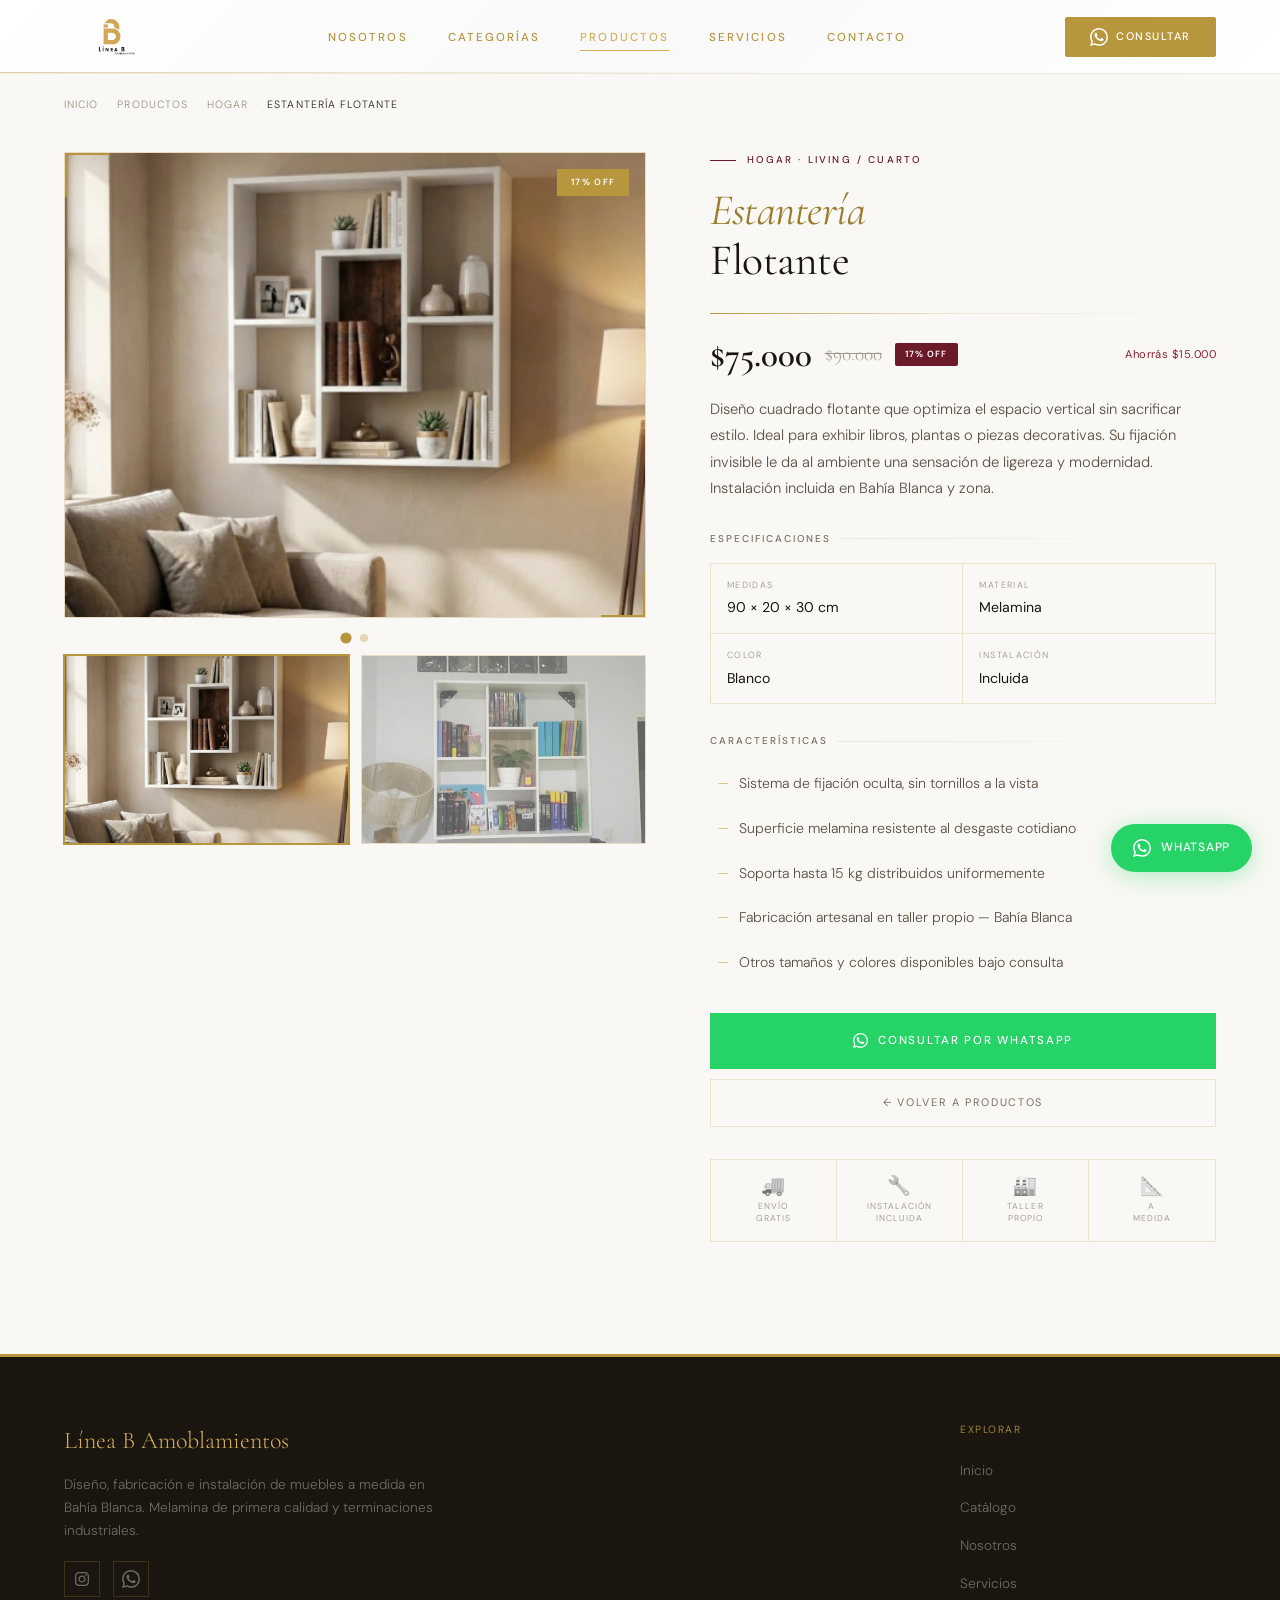
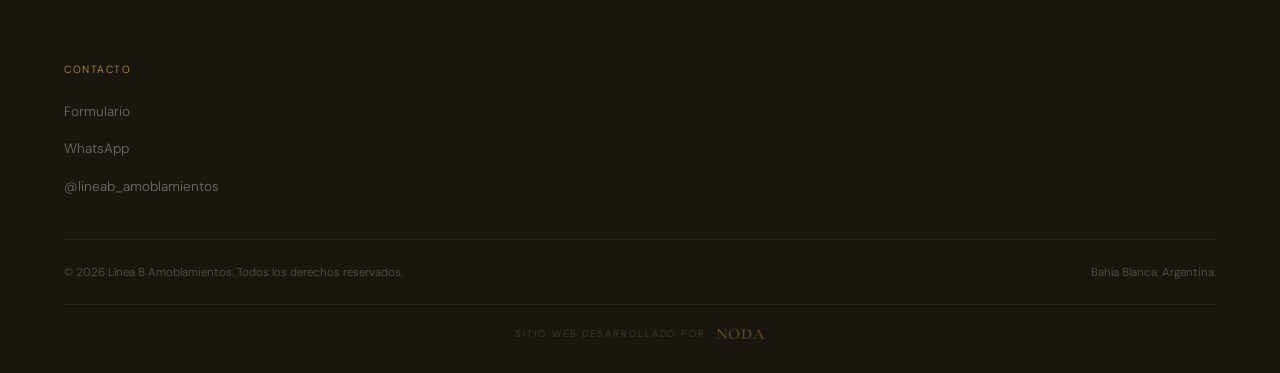
==== src/html/producto-estanteria.html @ 0a942074 "actualice la pagina" ====
<!DOCTYPE html>
<html lang="es">

<head>
  <meta charset="UTF-8" />
  <meta name="viewport" content="width=device-width, initial-scale=1.0" />
  <title>Estantería Flotante | Línea B Amoblamientos</title>
  <meta name="description"
    content="Estantería flotante de melamina con fijación invisible. Diseño moderno para tu hogar. Fabricación artesanal en Bahía Blanca. Instalación incluida." />
  <link rel="preconnect" href="https://fonts.googleapis.com" />
  <link rel="preconnect" href="https://fonts.gstatic.com" crossorigin />
  <link
    href="https://fonts.googleapis.com/css2?family=Cormorant+Garamond:ital,wght@0,300;0,400;0,600;1,400&family=DM+Sans:wght@300;400;500&display=swap"
    rel="stylesheet" />
  <link rel="stylesheet" href="../css/global.css" />
</head>

<body>

  <lineab-nav base="../" active="productos" transparent="false"></lineab-nav>

  <div class="page">
    <nav class="breadcrumb" aria-label="breadcrumb">
      <a href="../index.html">Inicio</a><span>·</span>
      <a href="productos.html">Productos</a><span>·</span>
      <a href="productos-hogar.html">Hogar</a><span>·</span>
      <span style="color:var(--text)">Estantería Flotante</span>
    </nav>

    <div class="product">

      <!-- ══ CARRUSEL ══ -->
      <div class="carousel" id="car">
        <div class="car-main">
          <div class="car-badge">17% OFF</div>
          <div class="car-track" id="track">
            <div class="car-slide cur">
              <img src="../estanteria-flotante/estanteria-escena.webp" alt="Estantería Flotante – escena"
                loading="eager" />
            </div>
            <div class="car-slide">
              <img src="../estanteria-flotante/estanteria-frente.webp" alt="Estantería Flotante – frontal"
                loading="lazy" />
            </div>
          </div>
          <button class="car-btn prev" onclick="move(-1)" aria-label="Anterior">&#8592;</button>
          <button class="car-btn next" onclick="move(1)" aria-label="Siguiente">&#8594;</button>
        </div>
        <div class="car-dots" id="dots">
          <button class="car-dot on" onclick="goTo(0)" aria-label="Ir a imagen 1"></button>
          <button class="car-dot" onclick="goTo(1)" aria-label="Ir a imagen 2"></button>
        </div>
        <div class="car-thumbs">
          <div class="car-thumb on" onclick="goTo(0)" role="button" tabindex="0">
            <img src="../estanteria-flotante/estanteria-escena.webp" alt="Miniatura 1" />
          </div>
          <div class="car-thumb" onclick="goTo(1)" role="button" tabindex="0">
            <img src="../estanteria-flotante/estanteria-frente.webp" alt="Miniatura 2" />
          </div>
        </div>
      </div>

      <!-- ══ META ══ -->
      <div class="meta">
        <div class="meta-cat">Hogar · Living / Cuarto</div>
        <h1><em>Estantería</em><br>Flotante</h1>
        <div class="divider"></div>

        <div class="price-row">
          <span class="price">$75.000</span>
          <span class="price-old">$90.000</span>
          <span class="price-badge">17% OFF</span>
          <span class="price-saving">Ahorrás $15.000</span>
        </div>

        <p class="desc">Diseño cuadrado flotante que optimiza el espacio vertical sin sacrificar estilo. Ideal para
          exhibir libros, plantas o piezas decorativas. Su fijación invisible le da al ambiente una sensación de
          ligereza y modernidad. Instalación incluida en Bahía Blanca y zona.</p>

        <div class="block-title">Especificaciones</div>
        <div class="specs">
          <div class="spec">
            <div class="spec-k">Medidas</div>
            <div class="spec-v">90 × 20 × 30 cm</div>
          </div>
          <div class="spec">
            <div class="spec-k">Material</div>
            <div class="spec-v">Melamina</div>
          </div>
          <div class="spec">
            <div class="spec-k">Color</div>
            <div class="spec-v">Blanco</div>
          </div>
          <div class="spec">
            <div class="spec-k">Instalación</div>
            <div class="spec-v">Incluida</div>
          </div>
        </div>

        <div class="block-title">Características</div>
        <ul class="features">
          <li>Sistema de fijación oculta, sin tornillos a la vista</li>
          <li>Superficie melamina resistente al desgaste cotidiano</li>
          <li>Soporta hasta 15 kg distribuidos uniformemente</li>
          <li>Fabricación artesanal en taller propio — Bahía Blanca</li>
          <li>Otros tamaños y colores disponibles bajo consulta</li>
        </ul>

        <a href="https://wa.me/542915241760?text=Hola!%20Quiero%20información%20sobre%20la%20Estantería%20Flotante"
          target="_blank" class="btn-wa">
          <svg width="15" height="15" viewBox="0 0 24 24" fill="currentColor">
            <path
              d="M17.472 14.382c-.297-.149-1.758-.867-2.03-.967-.273-.099-.471-.148-.67.15-.197.297-.767.966-.94 1.164-.173.199-.347.223-.644.075-.297-.15-1.255-.463-2.39-1.475-.883-.788-1.48-1.761-1.653-2.059-.173-.297-.018-.458.13-.606.134-.133.298-.347.446-.52.149-.174.198-.298.298-.497.099-.198.05-.371-.025-.52-.075-.149-.669-1.612-.916-2.207-.242-.579-.487-.5-.669-.51-.173-.008-.371-.01-.57-.01-.198 0-.52.074-.792.372-.272.297-1.04 1.016-1.04 2.479 0 1.462 1.065 2.875 1.213 3.074.149.198 2.096 3.2 5.077 4.487.709.306 1.262.489 1.694.625.712.227 1.36.195 1.871.118.571-.085 1.758-.719 2.006-1.413.248-.694.248-1.289.173-1.413-.074-.124-.272-.198-.57-.347m-5.421 7.403h-.004a9.87 9.87 0 01-5.031-1.378l-.361-.214-3.741.982.998-3.648-.235-.374a9.86 9.86 0 01-1.51-5.26c.001-5.45 4.436-9.884 9.888-9.884 2.64 0 5.122 1.03 6.988 2.898a9.825 9.825 0 012.893 6.994c-.003 5.45-4.437 9.884-9.885 9.884m8.413-18.297A11.815 11.815 0 0012.05 0C5.495 0 .16 5.335.157 11.892c0 2.096.547 4.142 1.588 5.945L.057 24l6.305-1.654a11.882 11.882 0 005.683 1.448h.005c6.554 0 11.89-5.335 11.893-11.893a11.821 11.821 0 00-3.48-8.413z" />
          </svg>
          Consultar por WhatsApp
        </a>
        <a href="productos.html" class="btn-back">← Volver a productos</a>

        <div class="trust">
          <div class="trust-item"><span class="t-ico">🚚</span><span class="t-lbl">Envío<br>gratis</span></div>
          <div class="trust-item"><span class="t-ico">🔧</span><span class="t-lbl">Instalación<br>incluida</span></div>
          <div class="trust-item"><span class="t-ico">🏭</span><span class="t-lbl">Taller<br>propio</span></div>
          <div class="trust-item"><span class="t-ico">📐</span><span class="t-lbl">A<br>medida</span></div>
        </div>
      </div>

    </div>
  </div>

  <lineab-footer base="../"></lineab-footer>

  <script src="../js/components.js"></script>
  <script>
    (function () {
      const total = 2;
      let cur = 0;
      let autoTimer;

      function goTo(n) {
        cur = (n + total) % total;
        document.getElementById('track').style.transform = 'translateX(-' + (cur * 100) + '%)';
        document.querySelectorAll('.car-slide').forEach((s, i) => s.classList.toggle('cur', i === cur));
        document.querySelectorAll('.car-dot').forEach((d, i) => d.classList.toggle('on', i === cur));
        document.querySelectorAll('.car-thumb').forEach((t, i) => t.classList.toggle('on', i === cur));
        resetAuto();
      }

      function resetAuto() {
        clearInterval(autoTimer);
        autoTimer = setInterval(() => goTo(cur + 1), 6000);
      }

      window.goTo = goTo;
      window.move = (d) => goTo(cur + d);

      // Touch / swipe
      let sx = 0;
      const main = document.querySelector('.car-main');
      main.addEventListener('touchstart', e => { sx = e.touches[0].clientX; }, { passive: true });
      main.addEventListener('touchend', e => {
        const dx = e.changedTouches[0].clientX - sx;
        if (Math.abs(dx) > 40) move(dx < 0 ? 1 : -1);
      }, { passive: true });

      // Auto-advance
      resetAuto();
      main.addEventListener('mouseenter', () => clearInterval(autoTimer));
      main.addEventListener('mouseleave', resetAuto);
    })();
  </script>
</body>

</html>
---- src/css/global.css ----
/* ══════════════════════════════════
   DESIGN TOKENS — Blanco / Dorado / Bordo / Crema
   ══════════════════════════════════ */
:root {
  --bg:            #faf8f4;
  --surface:       #f2ede5;
  --card:          #ffffff;
  --card-border:   #e8e0d2;
  --accent:        #b8963e;
  --accent2:       #9a7c2e;
  --accent-light:  #d4ae5a;
  --accent-glow:   rgba(184,150,62,0.2);
  --bordo:         #6b1a2a;
  --bordo2:        #8b2233;
  --bordo-soft:    rgba(107,26,42,0.07);
  --text:          #2a2118;
  --ink:           #1a150e;
  --muted:         #7a6e60;
  --soft:          #9a9080;
  --mid:           #5a4e42;
  --rule:          rgba(184,150,62,0.15);
  --border:        rgba(184,150,62,0.2);
  --border-strong: rgba(184,150,62,0.35);
  --sub:           #9a9080;
  --nav-bg:        rgba(255,255,255,0.95);
  --nav-h:         74px;
  --radius:        2px;
  --ease-out:      cubic-bezier(0.25,0.46,0.45,0.94);
  --ease-spring:   cubic-bezier(0.34,1.56,0.64,1);
}

/* ══════════════════════════════════
   RESET & BASE
   ══════════════════════════════════ */
*,*::before,*::after{box-sizing:border-box;margin:0;padding:0}
html{scroll-behavior:smooth}
body{
  background:var(--bg);color:var(--text);
  font-family:'DM Sans',sans-serif;font-weight:300;
  line-height:1.65;overflow-x:hidden;
  -webkit-font-smoothing:antialiased;
}

/* ══════════════════════════════════
   NAVIGATION
   ══════════════════════════════════ */
nav.primary-nav{
  position:fixed;top:0;left:0;right:0;height:var(--nav-h);
  display:flex;align-items:center;justify-content:space-between;
  padding:0 5vw;
  background: linear-gradient(135deg, rgba(255,255,255,0.95) 0%, rgba(248,248,248,0.95) 50%, rgba(255,255,255,0.95) 100%);
  -webkit-backdrop-filter:blur(24px);
  backdrop-filter:blur(24px);
  border-bottom:1px solid rgba(184,150,62,0.18);
  z-index:300;transition:all 0.4s var(--ease-out);
}
nav.primary-nav::after{
  content:'';position:absolute;bottom:0;left:0;right:0;height:1px;
  background:linear-gradient(90deg,var(--accent) 0%,transparent 60%);
  opacity:0.45;
}
.nav-logo img{height:42px;width:auto;display:block;transition:transform 0.3s;}
.nav-logo:hover img{transform:scale(1.05);}
.nav-links{display:flex;gap:2.5rem;list-style:none;}
.nav-links a{
  font-size:.72rem;letter-spacing:.18em;text-transform:uppercase;
  font-weight:500;color:var(--accent);text-decoration:none;
  transition:color 0.3s var(--ease-out);position:relative;padding:6px 0;
}
.nav-links a::after{
  content:'';position:absolute;bottom:0;left:0;width:0;height:1px;
  background:var(--accent-light);transition:width 0.4s var(--ease-out);
}
.nav-links a:hover,.nav-links a.active{color:var(--accent-light);}
.nav-links a:hover::after,.nav-links a.active::after{width:100%;}
.nav-cta{
  display:flex;align-items:center;gap:.5rem;
  font-size:.68rem;letter-spacing:.14em;text-transform:uppercase;
  font-weight:500;color:#fff;background:var(--accent);
  border:1px solid var(--accent);padding:10px 24px;
  text-decoration:none;transition:all 0.3s var(--ease-out);
  border-radius:var(--radius);
}
.nav-cta:hover{background:var(--accent2);border-color:var(--accent2);box-shadow:0 0 20px var(--accent-glow);}

.hamburger{display:none;flex-direction:column;gap:6px;cursor:pointer;background:none;border:none;padding:4px;}
.hamburger span{width:28px;height:1.5px;background:var(--accent-light);display:block;transition:0.3s var(--ease-out);}
.hamburger.open span:nth-child(1){transform:translateY(7.5px) rotate(45deg);}
.hamburger.open span:nth-child(2){opacity:0;}
.hamburger.open span:nth-child(3){transform:translateY(-7.5px) rotate(-45deg);}

.nav-links.open{
  display:flex !important;flex-direction:column;gap:0;
  position:fixed;top:var(--nav-h);right:0;
  width:min(300px,82vw);height:calc(100vh - var(--nav-h));
  background: linear-gradient(135deg, rgba(255,255,255,0.98) 0%, rgba(248,248,248,0.98) 50%, rgba(255,255,255,0.98) 100%);
  -webkit-backdrop-filter:blur(24px);backdrop-filter:blur(24px);
  padding:1.5rem 2rem 3rem;
  border-left:1px solid rgba(184,150,62,0.18);
  z-index:299;animation:slideInRight 0.35s var(--ease-out);
  overflow-y:auto;
}
.nav-links.open li{border-bottom:1px solid rgba(184,150,62,0.1);}
.nav-links.open a{display:block;padding:.9rem 0;font-size:.84rem;color:var(--accent);}
.nav-links.open a:hover{color:var(--accent-light);}

/* Nav overlay */
.nav-overlay{display:none;position:fixed;inset:0;z-index:298;background:rgba(0,0,0,0.4);}
.nav-overlay.open{display:block;}

/* ══════════════════════════════════
   PAGE LAYOUT
   ══════════════════════════════════ */
.page{padding-top:var(--nav-h);background:var(--bg);}

.breadcrumb{
  max-width:1280px;margin:0 auto;
  padding:1.4rem 5vw .4rem;
  display:flex;align-items:center;flex-wrap:wrap;gap:.5rem;
  font-size:.66rem;letter-spacing:.1em;text-transform:uppercase;
  color:var(--soft);animation:fadeIn 0.6s var(--ease-out) both;
}
.breadcrumb a{color:var(--soft);text-decoration:none;transition:color 0.2s;}
.breadcrumb a:hover{color:var(--accent);}
.breadcrumb span{color:var(--border-strong);}

.product{
  max-width:1280px;margin:0 auto;
  display:grid;grid-template-columns:1.15fr 1fr;
  gap:5vw;padding:2rem 5vw 7rem;align-items:start;
}

/* ══════════════════════════════════
   CAROUSEL
   ══════════════════════════════════ */
.carousel{position:sticky;top:calc(var(--nav-h) + 1.5rem);animation:fadeSlideUp 0.6s var(--ease-out) both;}
.car-main{
  position:relative;overflow:hidden;
  background:var(--surface);border:1px solid var(--border);
  aspect-ratio:4/3.2;cursor:zoom-in;user-select:none;
}
.car-main::before{
  content:'';position:absolute;top:0;left:0;
  width:44px;height:44px;
  border-top:2px solid var(--accent);border-left:2px solid var(--accent);
  z-index:4;pointer-events:none;transition:width 0.3s,height 0.3s;
}
.car-main::after{
  content:'';position:absolute;bottom:0;right:0;
  width:44px;height:44px;
  border-bottom:2px solid var(--accent);border-right:2px solid var(--accent);
  z-index:4;pointer-events:none;transition:width 0.3s,height 0.3s;
}
.car-main:hover::before,.car-main:hover::after{width:60px;height:60px;}
.car-track{display:flex;width:100%;height:100%;transition:transform 0.6s cubic-bezier(0.4,0,0.2,1);}
.car-slide{flex:0 0 100%;width:100%;height:100%;}
.car-slide img{width:100%;height:100%;object-fit:cover;display:block;transition:transform 0.7s var(--ease-out);}
.car-main:hover .car-slide.cur img{transform:scale(1.04);}
.car-btn{
  position:absolute;top:50%;transform:translateY(-50%);
  width:44px;height:44px;background:rgba(255,255,255,0.88);
  -webkit-backdrop-filter:blur(12px);backdrop-filter:blur(12px);
  border:1px solid rgba(255,255,255,0.4);
  display:flex;align-items:center;justify-content:center;
  cursor:pointer;z-index:5;font-size:1.1rem;color:var(--ink);
  transition:all 0.3s var(--ease-out);opacity:0;border-radius:50%;
}
.car-main:hover .car-btn{opacity:1;}
.car-btn:hover{background:var(--accent);color:#fff;border-color:var(--accent);transform:translateY(-50%) scale(1.1);}
.car-btn.prev{left:16px;}.car-btn.next{right:16px;}
.car-badge{
  position:absolute;top:16px;right:16px;z-index:6;
  background:var(--accent);color:#fff;
  font-size:.56rem;letter-spacing:.15em;text-transform:uppercase;font-weight:600;
  padding:6px 14px;animation:badgePop 0.6s 0.3s var(--ease-spring) both;
}
.car-dots{display:flex;justify-content:center;gap:.6rem;padding:1rem 0 0;}
.car-dot{width:8px;height:8px;border-radius:50%;background:var(--border-strong);cursor:pointer;border:none;padding:0;transition:all 0.3s var(--ease-spring);}
.car-dot.on{background:var(--accent);transform:scale(1.4);}
.car-dot:hover:not(.on){background:var(--accent2);transform:scale(1.2);}
.car-thumbs{display:grid;grid-template-columns:repeat(2,1fr);gap:.8rem;margin-top:.8rem;}
.car-thumb{
  aspect-ratio:3/2;overflow:hidden;border:1px solid var(--border);
  background:var(--surface);cursor:pointer;position:relative;
  transition:all 0.3s var(--ease-out);
}
.car-thumb::after{content:'';position:absolute;inset:0;background:rgba(250,248,244,0.3);transition:opacity 0.3s;}
.car-thumb:hover::after,.car-thumb.on::after{opacity:0;}
.car-thumb.on{border-color:var(--accent);box-shadow:0 0 0 1px var(--accent);}
.car-thumb img{width:100%;height:100%;object-fit:cover;display:block;transition:transform 0.5s var(--ease-out);}
.car-thumb:hover img{transform:scale(1.08);}

/* ══════════════════════════════════
   META / PRODUCT INFO
   ══════════════════════════════════ */
.meta{display:flex;flex-direction:column;animation:fadeSlideUp 0.6s 0.15s var(--ease-out) both;}
.meta-cat{
  font-size:.62rem;letter-spacing:.22em;text-transform:uppercase;
  color:var(--bordo);font-weight:500;
  display:flex;align-items:center;gap:.7rem;margin-bottom:1rem;
}
.meta-cat::before{content:'';width:26px;height:1px;background:var(--bordo);animation:lineGrow 0.8s 0.4s var(--ease-out) both;}
.meta h1{font-family:'Cormorant Garamond',serif;font-size:clamp(2rem,3.4vw,2.8rem);font-weight:400;line-height:1.15;color:var(--ink);margin-bottom:.4rem;letter-spacing:-.01em;}
.meta h1 em{font-style:italic;color:var(--accent2);}
.divider{width:100%;height:1px;background:linear-gradient(90deg,var(--accent) 0%,var(--rule) 50%,transparent 100%);margin:1.4rem 0;position:relative;overflow:hidden;}
.divider::after{content:'';position:absolute;top:0;left:-100%;width:60px;height:100%;background:linear-gradient(90deg,transparent,rgba(184,150,62,0.5),transparent);animation:shimmer 3s 1s ease-in-out infinite;}
.price-row{display:flex;align-items:center;gap:.8rem;flex-wrap:wrap;margin-bottom:1.5rem;animation:fadeSlideUp 0.5s 0.25s var(--ease-out) both;}
.price{font-family:'Cormorant Garamond',serif;font-size:2.2rem;font-weight:600;color:var(--ink);line-height:1;}
.price-old{font-family:'Cormorant Garamond',serif;font-size:1.2rem;color:var(--muted);text-decoration:line-through;opacity:.7;}
.price-badge{font-size:.56rem;letter-spacing:.12em;text-transform:uppercase;font-weight:600;background:var(--bordo);color:#fff;padding:4px 10px;border-radius:var(--radius);animation:badgePop 0.5s 0.5s var(--ease-spring) both;}
.price-saving{font-size:.7rem;color:var(--bordo2);font-weight:400;letter-spacing:.04em;margin-left:auto;}
.price-consult{margin-bottom:1.5rem;}
.price-consult-main{font-family:'Cormorant Garamond',serif;font-size:1.8rem;color:var(--ink);font-style:italic;line-height:1;margin-bottom:.3rem;}
.price-consult-note{font-size:.7rem;letter-spacing:.1em;text-transform:uppercase;color:var(--soft);}
.desc{font-size:.92rem;color:var(--mid);line-height:1.8;margin-bottom:1.8rem;}
.block-title{font-size:.62rem;letter-spacing:.2em;text-transform:uppercase;color:var(--muted);font-weight:500;margin-bottom:1rem;display:flex;align-items:center;gap:.6rem;}
.block-title::after{content:'';flex:1;height:1px;background:linear-gradient(90deg,var(--rule),transparent);}
.usos{display:grid;grid-template-columns:1fr 1fr;border-top:1px solid var(--border);border-left:1px solid var(--border);margin-bottom:1.8rem;}
.uso{border-right:1px solid var(--border);border-bottom:1px solid var(--border);padding:.85rem 1rem;display:flex;align-items:center;gap:.6rem;font-size:.84rem;color:var(--mid);transition:all 0.3s var(--ease-out);}
.uso:hover{background:var(--bordo-soft);color:var(--ink);transform:translateX(2px);}
.uso-ico{font-size:1rem;flex-shrink:0;}
.specs{display:grid;grid-template-columns:1fr 1fr;border-top:1px solid var(--border);border-left:1px solid var(--border);margin-bottom:1.8rem;}
.spec{border-right:1px solid var(--border);border-bottom:1px solid var(--border);padding:.85rem 1rem;transition:background 0.3s var(--ease-out);}
.spec:hover{background:rgba(184,150,62,0.05);}
.spec-k{font-size:.56rem;letter-spacing:.15em;text-transform:uppercase;color:var(--soft);margin-bottom:.25rem;}
.spec-v{font-size:.88rem;color:var(--ink);font-weight:400;}
.features{list-style:none;display:flex;flex-direction:column;gap:.55rem;margin-bottom:2rem;}
.features li{font-size:.88rem;color:var(--mid);display:flex;align-items:flex-start;gap:.65rem;padding:.4rem .5rem;transition:all 0.25s var(--ease-out);}
.features li:hover{background:rgba(184,150,62,0.05);color:var(--ink);transform:translateX(4px);}
.features li::before{content:'—';color:var(--accent);font-family:'Cormorant Garamond',serif;line-height:1.6;flex-shrink:0;font-size:.82rem;transition:color 0.2s;}
.features li:hover::before{color:var(--bordo);}
.btn-wa{
  display:flex;align-items:center;justify-content:center;gap:.65rem;
  background:#25D366;color:#fff;padding:1.1rem 1.8rem;
  font-size:.72rem;letter-spacing:.15em;text-transform:uppercase;font-weight:500;
  text-decoration:none;border:1px solid #25D366;
  transition:all 0.3s var(--ease-out);margin-bottom:.6rem;position:relative;overflow:hidden;
}
.btn-wa::before{content:'';position:absolute;top:0;left:-100%;width:100%;height:100%;background:linear-gradient(90deg,transparent,rgba(255,255,255,0.2),transparent);transition:left 0.5s;}
.btn-wa:hover::before{left:100%;}
.btn-wa:hover{background:transparent;color:#25D366;}
.btn-back{display:flex;align-items:center;justify-content:center;gap:.55rem;background:transparent;color:var(--muted);padding:.88rem 1.8rem;font-size:.68rem;letter-spacing:.15em;text-transform:uppercase;font-weight:400;text-decoration:none;border:1px solid var(--border);transition:all 0.3s var(--ease-out);}
.btn-back:hover{border-color:var(--accent);color:var(--ink);transform:translateX(-3px);}
.trust{display:grid;grid-template-columns:repeat(4,1fr);border:1px solid var(--border);margin-top:2rem;animation:fadeSlideUp 0.5s 0.35s var(--ease-out) both;}
.trust-item{padding:1rem .4rem;text-align:center;border-right:1px solid var(--border);display:flex;flex-direction:column;align-items:center;gap:.4rem;transition:all 0.3s var(--ease-out);}
.trust-item:last-child{border-right:none;}
.trust-item:hover{background:var(--bordo-soft);transform:translateY(-2px);}
.t-ico{font-size:1.2rem;line-height:1;filter:grayscale(1);opacity:.7;transition:all 0.3s;}
.trust-item:hover .t-ico{filter:grayscale(0);opacity:1;transform:scale(1.1);}
.t-lbl{font-size:.54rem;letter-spacing:.12em;text-transform:uppercase;color:var(--soft);line-height:1.35;transition:color 0.2s;}
.trust-item:hover .t-lbl{color:var(--bordo);}

/* ══════════════════════════════════
   ANIMATIONS
   ══════════════════════════════════ */
@keyframes fadeSlideUp{from{opacity:0;transform:translateY(24px)}to{opacity:1;transform:translateY(0)}}
@keyframes fadeIn{from{opacity:0}to{opacity:1}}
@keyframes slideInRight{from{opacity:0;transform:translateX(40px)}to{opacity:1;transform:translateX(0)}}
@keyframes shimmer{0%{left:-100%}50%{left:100%}100%{left:100%}}
@keyframes badgePop{from{opacity:0;transform:scale(0.7)}to{opacity:1;transform:scale(1)}}
@keyframes lineGrow{from{width:0}to{width:26px}}
@keyframes slideDown{from{opacity:0;transform:translateY(-8px)}to{opacity:1;transform:translateY(0)}}
@keyframes hero-zoom{from{transform:scale(1)}to{transform:scale(1.04)}}

/* ══════════════════════════════════
   HERO
   ══════════════════════════════════ */
#hero{min-height:100vh;display:flex;align-items:center;position:relative;overflow:hidden;padding:0 5vw;}
.cat-hero{min-height:52vh;display:flex;align-items:center;position:relative;overflow:hidden;margin-top:var(--nav-h);padding:60px 5vw 50px;}
.cat-hero::before{content:'MUEBLES';position:absolute;right:-1vw;bottom:-20px;font-family:'Cormorant Garamond',serif;font-size:clamp(6rem,16vw,15rem);font-weight:700;color:rgba(255,255,255,0.04);letter-spacing:.04em;user-select:none;white-space:nowrap;}
.hero-bg,.cat-hero-bg{position:absolute;inset:0;overflow:hidden;z-index:0;}
.hero-slide,.cat-slide{position:absolute;inset:0;background-position:center;background-size:cover;background-repeat:no-repeat;opacity:0;transform:scale(1.06);transition:opacity 1s ease,transform 1.2s ease;}
.hero-slide.active,.cat-slide.active{opacity:1;transform:scale(1);animation:hero-zoom 8s ease-in-out infinite alternate;}
.hero-bg::after,.cat-hero::after{content:'';position:absolute;inset:0;background:linear-gradient(135deg,rgba(12,8,3,0.9) 35%,rgba(12,8,3,0.52) 100%);z-index:1;}
.cat-hero>*{z-index:2;position:relative;}
.hero-content{position:relative;z-index:2;max-width:600px;}
.hero-tag,.hero-eyebrow{font-size:.7rem;letter-spacing:.22em;text-transform:uppercase;color:var(--accent-light);margin-bottom:1.2rem;display:flex;align-items:center;gap:1rem;}
.hero-tag::before,.hero-eyebrow::before{content:'';width:36px;height:1px;background:var(--accent-light);}
.hero-eyebrow{font-size:.65rem;margin-bottom:.9rem;}
.hero-title,.cat-hero h1{font-family:'Cormorant Garamond',serif;font-size:clamp(2.8rem,6vw,4.8rem);font-weight:300;line-height:1.08;color:#faf8f4;margin-bottom:1.2rem;}
.cat-hero h1{font-size:clamp(2.2rem,5vw,3.5rem);}
.hero-title strong{color:var(--accent-light);font-weight:600;}
.hero-sub,.cat-hero p{color:rgba(250,248,244,0.6);font-size:.92rem;margin-bottom:2rem;max-width:440px;line-height:1.7;}
.cat-hero p{font-size:.86rem;margin-top:.8rem;}
.hero-btns{display:flex;gap:1rem;flex-wrap:wrap;}
.btn-primary{background:var(--accent);color:#fff;padding:13px 30px;font-size:.75rem;letter-spacing:.12em;text-transform:uppercase;text-decoration:none;border:1px solid var(--accent);transition:background 0.25s,border-color 0.25s;display:inline-block;font-weight:500;}
.btn-primary:hover{background:var(--accent2);border-color:var(--accent2);}
.btn-secondary{background:transparent;color:rgba(250,248,244,0.82);padding:13px 30px;font-size:.75rem;letter-spacing:.12em;text-transform:uppercase;text-decoration:none;border:1px solid rgba(250,248,244,0.22);transition:border-color 0.25s,color 0.25s;display:inline-block;}
.btn-secondary:hover{border-color:var(--accent-light);color:var(--accent-light);}
.hero-stats{position:absolute;bottom:50px;right:5vw;display:flex;gap:3rem;z-index:2;}
.stat-num{font-family:'Cormorant Garamond',serif;font-size:2.4rem;font-weight:600;color:var(--accent-light);line-height:1;}
.stat-label{font-size:.68rem;letter-spacing:.12em;text-transform:uppercase;color:rgba(250,248,244,0.45);margin-top:4px;}

/* ══════════════════════════════════
   HOME SECTIONS
   ══════════════════════════════════ */
.home-section{padding:80px 5vw;}
.section-tag{font-size:.68rem;letter-spacing:.22em;text-transform:uppercase;color:var(--bordo);margin-bottom:.8rem;display:flex;align-items:center;gap:1rem;}
.section-tag::before{content:'';width:28px;height:1px;background:var(--bordo);}
.section-title{font-family:'Cormorant Garamond',serif;font-size:clamp(1.9rem,4vw,3rem);font-weight:300;color:var(--ink);line-height:1.15;margin-bottom:1.2rem;}

/* NOSOTROS */
#nosotros{background:var(--surface);display:grid;grid-template-columns:1fr 1fr;gap:6vw;align-items:center;}
.nosotros-img{position:relative;aspect-ratio:4/5;overflow:hidden;}
.nosotros-img img{width:100%;height:100%;object-fit:cover;filter:brightness(0.88);transition:transform 0.5s;}
.nosotros-img:hover img{transform:scale(1.04);}
.nosotros-img::after{content:'';position:absolute;bottom:0;left:0;width:3px;height:50%;background:var(--accent);}
.nosotros-text p{color:var(--muted);margin-bottom:1.2rem;font-size:.94rem;line-height:1.75;}
.nosotros-grid{display:grid;grid-template-columns:1fr 1fr;gap:1.5rem;margin-top:2rem;}
.nosotros-item{border-top:1px solid var(--border);padding-top:1rem;}
.nosotros-num{font-family:'Cormorant Garamond',serif;font-size:2rem;font-weight:600;color:var(--accent);line-height:1;}
.nosotros-item-label{font-size:.68rem;letter-spacing:.12em;text-transform:uppercase;color:var(--muted);margin-top:4px;}

/* CATEGORÍAS */
#categorias{background:var(--bg);}
.cat-grid{display:grid;grid-template-columns:repeat(3,1fr);gap:1.2rem;margin-top:2.5rem;}
.cat-card{position:relative;overflow:hidden;aspect-ratio:3/4;cursor:pointer;text-decoration:none;}
.cat-card img{width:100%;height:100%;object-fit:cover;transition:transform 0.5s;filter:brightness(0.55);}
.cat-card:hover img{transform:scale(1.06);filter:brightness(0.45);}
.cat-card-info{position:absolute;bottom:0;left:0;right:0;padding:1.8rem 1.4rem;background:linear-gradient(to top,rgba(8,4,1,0.88),transparent);}
.cat-card-tag{font-size:.62rem;letter-spacing:.18em;text-transform:uppercase;color:var(--accent-light);margin-bottom:.3rem;}
.cat-card-name{font-family:'Cormorant Garamond',serif;font-size:1.6rem;font-weight:300;color:#faf8f4;line-height:1.2;}
.cat-card-arrow{position:absolute;top:1.2rem;right:1.2rem;width:34px;height:34px;border:1px solid rgba(212,174,90,0.4);display:flex;align-items:center;justify-content:center;color:var(--accent-light);transform:translateY(-4px);opacity:0;transition:opacity 0.3s,transform 0.3s;}
.cat-card:hover .cat-card-arrow{opacity:1;transform:translateY(0);}

/* PRODUCTOS destacados */
#productos{background:var(--surface);}
.pgrid{display:grid;grid-template-columns:repeat(3,1fr);gap:1.5rem;margin-top:2.5rem;}
.pcard{background:var(--card);border:1px solid var(--card-border);display:flex;flex-direction:column;transition:box-shadow 0.3s,transform 0.3s,border-color 0.3s;overflow:hidden;text-decoration:none;}
.pcard:hover{transform:translateY(-5px);box-shadow:0 20px 50px rgba(26,21,14,0.1);border-color:var(--accent);}
.pcard-img{position:relative;aspect-ratio:1;overflow:hidden;background:var(--surface);}
.pcard-img img{width:100%;height:100%;object-fit:cover;transition:transform 0.5s ease;display:block;}
.pcard:hover .pcard-img img{transform:scale(1.06);}
.pcard-over{position:absolute;inset:0;background:rgba(107,26,42,0.3);display:flex;align-items:center;justify-content:center;opacity:0;transition:opacity 0.3s;}
.pcard:hover .pcard-over{opacity:1;}
.pcard-over .nav-cta{font-size:.68rem;padding:9px 20px;pointer-events:none;}
.brow{position:absolute;top:12px;left:12px;display:flex;flex-direction:column;gap:5px;}
.b{font-size:.58rem;letter-spacing:.1em;text-transform:uppercase;padding:4px 9px;font-weight:500;display:inline-block;}
.b-off{background:var(--bordo);color:#fff;}
.b-free{background:rgba(255,255,255,0.92);border:1px solid var(--accent);color:var(--accent2);}
.pcard-body{padding:1.2rem;flex:1;display:flex;flex-direction:column;}
.pcard-cat{font-size:.58rem;letter-spacing:.18em;text-transform:uppercase;color:var(--bordo);margin-bottom:.3rem;}
.pcard-name{font-family:'Cormorant Garamond',serif;font-size:1.2rem;color:var(--ink);line-height:1.25;margin-bottom:.5rem;}
.pcard-desc{font-size:.8rem;color:var(--muted);line-height:1.65;flex:1;margin-bottom:1rem;}
.pcard-foot{border-top:1px solid var(--border);padding-top:.85rem;display:flex;align-items:center;justify-content:space-between;}
.prices{display:flex;flex-direction:column;gap:2px;}
.pcard-foot .price{font-family:'Cormorant Garamond',serif;font-size:1.25rem;color:var(--accent2);}
.pcard-foot .price-old{font-size:.73rem;color:var(--sub);text-decoration:line-through;}

/* SERVICIOS */
#servicios{background:var(--bg);}
.serv-grid{display:grid;grid-template-columns:repeat(3,1fr);gap:1.5rem;margin-top:2.5rem;}
.serv-item{padding:2rem;border:1px solid var(--border);background:var(--card);transition:border-color 0.3s,box-shadow 0.3s;}
.serv-item:hover{border-color:var(--accent);box-shadow:0 8px 30px rgba(184,150,62,0.1);}
.serv-num{font-family:'Cormorant Garamond',serif;font-size:2.8rem;font-weight:300;color:var(--border-strong);line-height:1;margin-bottom:1.2rem;}
.serv-title{font-family:'Cormorant Garamond',serif;font-size:1.35rem;color:var(--ink);margin-bottom:.7rem;}
.serv-desc{font-size:.85rem;color:var(--muted);line-height:1.7;}

/* CONTACTO */
#contacto{background:var(--surface);display:grid;grid-template-columns:1fr 1fr;gap:6vw;align-items:start;}
.contact-info p{color:var(--muted);margin-bottom:1.5rem;line-height:1.8;font-size:.93rem;}
.contact-detail{display:flex;flex-direction:column;gap:1rem;margin-top:1.5rem;}
.c-item{display:flex;align-items:flex-start;gap:1rem;padding-bottom:1rem;border-bottom:1px solid var(--border);}
.c-icon{color:var(--accent2);font-size:1.1rem;margin-top:2px;flex-shrink:0;}
.c-label{font-size:.62rem;letter-spacing:.12em;text-transform:uppercase;color:var(--muted);margin-bottom:2px;}
.c-val{color:var(--text);font-size:.88rem;}
.contact-form{display:flex;flex-direction:column;gap:1rem;}
.form-row{display:grid;grid-template-columns:1fr 1fr;gap:1rem;}
.form-group{display:flex;flex-direction:column;gap:6px;}
.form-group label{font-size:.65rem;letter-spacing:.12em;text-transform:uppercase;color:var(--muted);}
.form-group input,.form-group textarea,.form-group select{background:var(--card);border:1px solid var(--border);color:var(--ink);padding:12px 14px;font-family:'DM Sans',sans-serif;font-size:.88rem;outline:none;transition:border-color 0.2s;width:100%;}
.form-group input:focus,.form-group textarea:focus,.form-group select:focus{border-color:var(--accent);}
.form-group textarea{resize:vertical;min-height:110px;}
.form-submit{background:var(--accent);color:#fff;border:1px solid var(--accent);padding:14px;font-size:.76rem;letter-spacing:.12em;text-transform:uppercase;cursor:pointer;transition:background 0.2s,border-color 0.2s;width:100%;font-family:'DM Sans',sans-serif;font-weight:500;}
.form-submit:hover{background:var(--accent2);border-color:var(--accent2);}

/* ══════════════════════════════════
   CATALOG LISTINGS
   ══════════════════════════════════ */
.filters{background:var(--card);border-bottom:1px solid var(--border);padding:0 5vw;display:flex;gap:0;position:sticky;top:var(--nav-h);z-index:100;overflow-x:auto;scrollbar-width:none;box-shadow:0 2px 12px rgba(26,21,14,0.06);}
.filters::-webkit-scrollbar{display:none;}
.f-btn{background:none;border:none;border-bottom:2px solid transparent;padding:15px 20px;font-family:'DM Sans',sans-serif;font-size:.7rem;letter-spacing:.14em;text-transform:uppercase;color:var(--muted);cursor:pointer;white-space:nowrap;transition:color 0.2s,border-color 0.2s;text-decoration:none;display:block;}
.f-btn:hover{color:var(--ink);}
.f-btn.active{color:var(--bordo);border-bottom-color:var(--bordo);}
.wrap{padding:50px 5vw 90px;}
.cat-section{margin-bottom:70px;}
.cat-label{display:flex;align-items:center;justify-content:space-between;padding-bottom:12px;border-bottom:1px solid var(--border);margin-bottom:28px;}
.cat-label h2{font-family:'Cormorant Garamond',serif;font-size:1.8rem;font-weight:300;color:var(--ink);}
.cat-label a{font-size:.65rem;letter-spacing:.12em;text-transform:uppercase;color:var(--bordo);text-decoration:none;border-bottom:1px solid transparent;transition:border-color .2s;}
.cat-label a:hover{border-bottom-color:var(--bordo);}
.qty{font-size:.63rem;letter-spacing:.14em;text-transform:uppercase;color:var(--soft);}
.soon{background:var(--card);border:1px dashed var(--border);display:flex;flex-direction:column;align-items:center;justify-content:center;text-align:center;padding:3rem 2rem;gap:.8rem;aspect-ratio:1;}
.soon-emoji{font-size:2.2rem;opacity:.2;}
.soon-name{font-family:'Cormorant Garamond',serif;font-size:1.1rem;color:var(--ink);}
.soon-note{font-size:.78rem;color:var(--muted);line-height:1.6;}
.cta-band{background:var(--bordo);padding:60px 5vw;display:flex;align-items:center;justify-content:space-between;gap:2rem;flex-wrap:wrap;}
.cta-band h3{font-family:'Cormorant Garamond',serif;font-size:2rem;color:#faf8f4;font-weight:300;}
.cta-band p{color:rgba(250,248,244,0.6);font-size:.88rem;max-width:420px;line-height:1.7;margin-top:.5rem;}

/* ══════════════════════════════════
   FOOTER
   ══════════════════════════════════ */
footer{background:var(--ink);padding:4rem 5vw 0;border-top:3px solid var(--accent);}
.footer-grid{display:grid;grid-template-columns:2fr 1fr 1fr;gap:4rem;margin-bottom:2.5rem;}
.footer-brand-name{font-family:'Cormorant Garamond',serif;font-size:1.5rem;color:var(--accent-light);margin-bottom:.8rem;}
.footer-brand-desc{color:rgba(250,248,244,0.38);font-size:.85rem;line-height:1.7;max-width:380px;}
.footer-col-title{font-size:.65rem;letter-spacing:.15em;text-transform:uppercase;color:var(--accent);margin-bottom:1.2rem;}
.footer-col ul{list-style:none;display:flex;flex-direction:column;gap:.7rem;}
.footer-col a{color:rgba(250,248,244,0.38);text-decoration:none;font-size:.85rem;transition:color 0.2s;}
.footer-col a:hover{color:var(--accent-light);}
.footer-social{display:flex;gap:.8rem;margin-top:1.2rem;}
.footer-social a{display:flex;align-items:center;justify-content:center;width:36px;height:36px;border:1px solid rgba(184,150,62,0.22);color:rgba(250,248,244,0.38);text-decoration:none;font-size:.7rem;transition:all 0.2s;}
.footer-social a:hover{border-color:var(--accent);color:var(--accent-light);background:rgba(184,150,62,0.08);}
.footer-bottom{border-top:1px solid rgba(184,150,62,0.1);padding:1.4rem 0;display:flex;justify-content:space-between;align-items:center;flex-wrap:wrap;gap:.8rem;}
.footer-bottom p{font-size:.72rem;color:rgba(250,248,244,0.28);}

/* NODA credit */
.footer-noda{border-top:1px solid rgba(184,150,62,0.08);padding:1rem 0 1.6rem;display:flex;align-items:center;justify-content:center;gap:.6rem;}
.footer-noda-text{font-size:.6rem;letter-spacing:.2em;text-transform:uppercase;color:rgba(250,248,244,0.18);}
.footer-noda-link{font-family:'Cormorant Garamond',serif;font-size:1rem;font-weight:600;letter-spacing:.05em;color:rgba(184,150,62,0.4);text-decoration:none;transition:color 0.3s;}
.footer-noda-link:hover{color:var(--accent-light);}

/* ══════════════════════════════════
   FLOATING WHATSAPP
   ══════════════════════════════════ */
.wa-float{position:fixed;bottom:28px;right:28px;z-index:250;display:flex;align-items:center;gap:10px;background:#25D366;color:#fff;padding:14px 22px;text-decoration:none;font-size:.75rem;font-weight:500;letter-spacing:.06em;text-transform:uppercase;border-radius:50px;box-shadow:0 4px 24px rgba(37,211,102,0.35);transition:transform 0.2s var(--ease-spring),box-shadow 0.2s;}
.wa-float:hover{transform:translateY(-3px);box-shadow:0 8px 32px rgba(37,211,102,0.45);}
.wa-float svg{flex-shrink:0;}

/* ══════════════════════════════════
   SCROLL REVEAL
   ══════════════════════════════════ */
.rv{opacity:0;transform:translateY(22px);transition:opacity .65s var(--ease-out),transform .65s var(--ease-out);}
.rv.in{opacity:1;transform:translateY(0);}

/* ══════════════════════════════════
   RESPONSIVE
   ══════════════════════════════════ */
@media(max-width:940px){
  .nav-links,.nav-cta{display:none;}
  .hamburger{display:flex;}
  .product{grid-template-columns:1fr;gap:2.5rem;}
  .carousel{position:static;}
  #nosotros{grid-template-columns:1fr;}
  .nosotros-img{aspect-ratio:16/9;}
  .pgrid,.cat-grid,.serv-grid{grid-template-columns:repeat(2,1fr);}
  .footer-grid{grid-template-columns:1fr 1fr;gap:2.5rem;}
  .hero-stats{position:static;margin-top:2.5rem;flex-wrap:wrap;gap:1.5rem;}
  #contacto{grid-template-columns:1fr;}
  .cta-band{flex-direction:column;align-items:flex-start;}
}

@media(max-width:600px){
  .home-section{padding:55px 5vw;}
  .hero-title,.cat-hero h1{font-size:clamp(2.1rem,8vw,2.9rem);}
  .hero-sub,.cat-hero p{font-size:.86rem;}
  .hero-btns{flex-direction:column;}
  .hero-btns a{text-align:center;}
  .cat-grid{grid-template-columns:1fr;}
  .pgrid{grid-template-columns:1fr;}
  .serv-grid{grid-template-columns:1fr;}
  .nosotros-img{aspect-ratio:4/3;}
  .nosotros-grid{grid-template-columns:1fr 1fr;}
  .footer-grid{grid-template-columns:1fr;gap:2rem;}
  .footer-bottom{flex-direction:column;align-items:flex-start;gap:.4rem;}
  .form-row{grid-template-columns:1fr;}
  .trust{grid-template-columns:repeat(2,1fr);}
  .trust-item:nth-child(2){border-right:none;}
  .wa-float span{display:none;}
  .wa-float{padding:15px;border-radius:50%;bottom:20px;right:20px;}
  .cat-hero{min-height:42vh;padding:50px 5vw 38px;}
  .wrap{padding:36px 5vw 65px;}
  .hero-stats{gap:1.2rem;}
  .stat-num{font-size:1.8rem;}
  .product{padding:1.5rem 5vw 4rem;}
  .breadcrumb{font-size:.58rem;gap:.3rem;}
  .car-thumbs{grid-template-columns:repeat(2,1fr);}
  .section-title{font-size:clamp(1.7rem,6vw,2.4rem);}
}
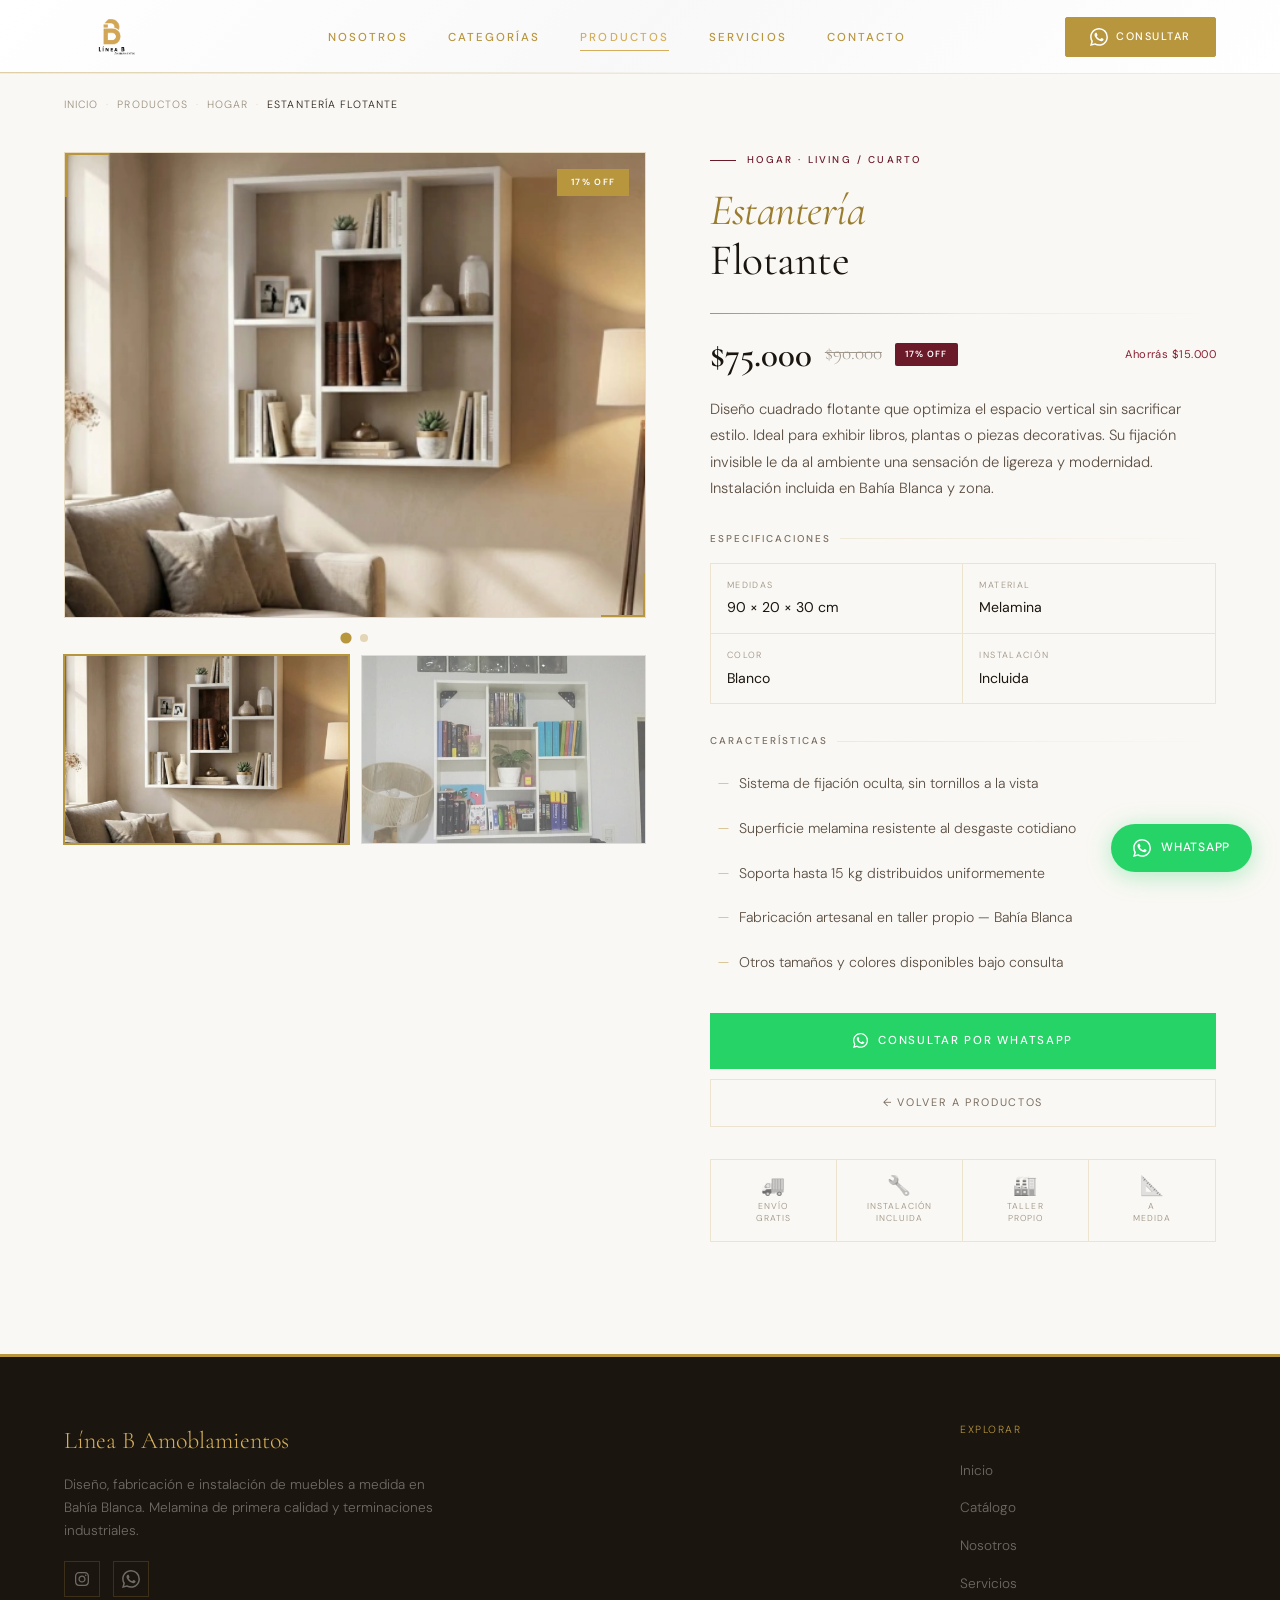
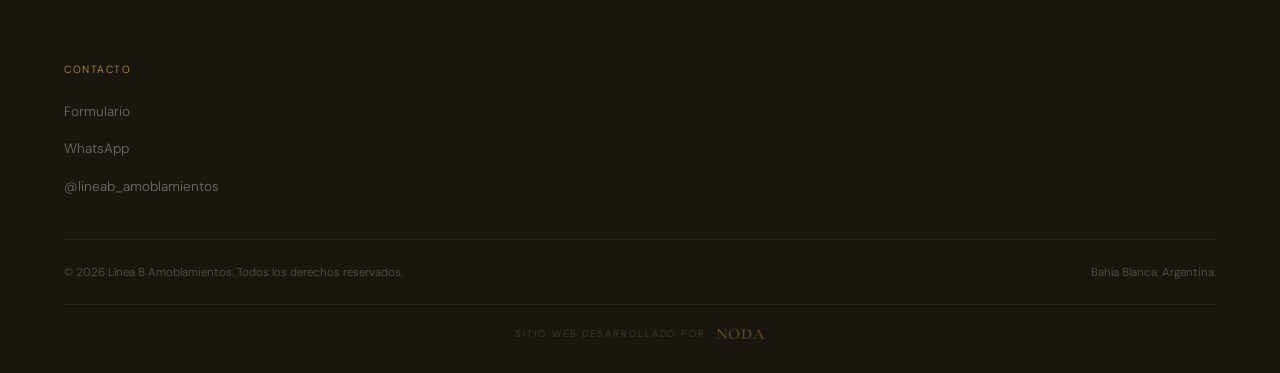
==== commit c3588a7d: "actualice la pagina" ====
--- a/src/html/producto-estanteria.html
+++ b/src/html/producto-estanteria.html
@@ -106,7 +106,7 @@
           <li>Otros tamaños y colores disponibles bajo consulta</li>
         </ul>
 
-        <a href="https://wa.me/542915241760?text=Hola!%20Quiero%20información%20sobre%20la%20Estantería%20Flotante"
+        <a href="https://wa.me/542916454532?text=Hola!%20Quiero%20información%20sobre%20la%20Estantería%20Flotante"
           target="_blank" class="btn-wa">
           <svg width="15" height="15" viewBox="0 0 24 24" fill="currentColor">
             <path
